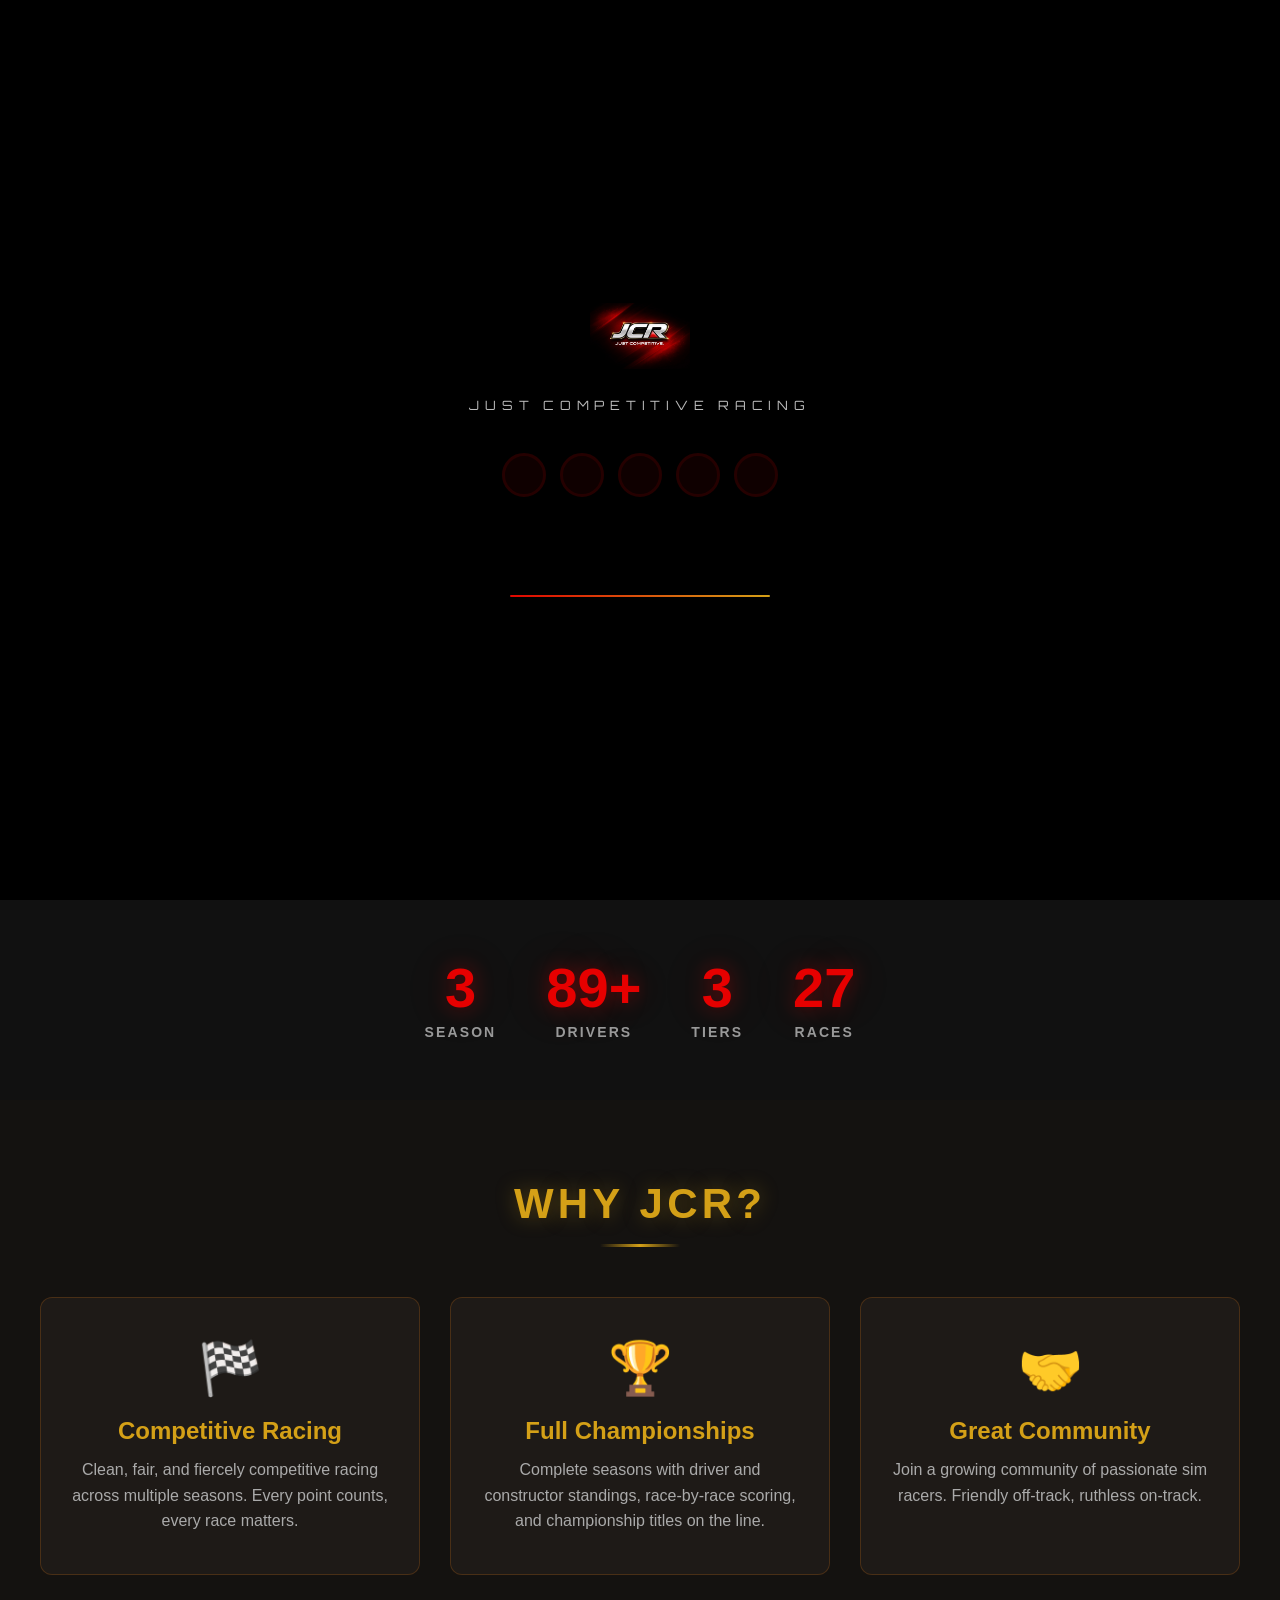
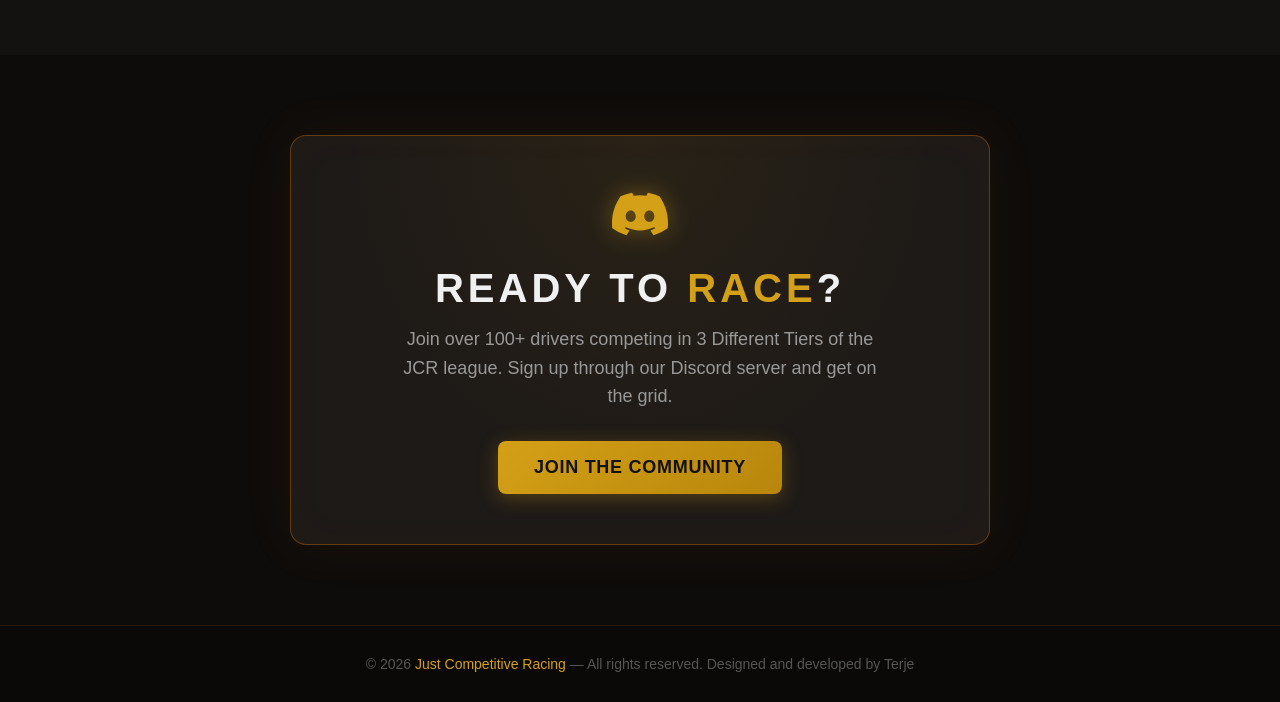
==== index.html @ df3de56d "Add files via upload" ====
<!DOCTYPE html>
<html lang="en">
<head>
  <meta charset="UTF-8">
  <meta name="viewport" content="width=device-width, initial-scale=1.0">
  <title>JCR – Just Competitive Racing | F1 Sim Racing League</title>
  <meta name="description" content="JCR – Just Competitive Racing is a competitive F1 sim racing league with 3 tiers, 60+ drivers and 10 teams. Join the ultimate F1 25 online racing community.">
  <meta name="keywords" content="JCR, Just Competitive Racing, F1 sim racing league, F1 25 league, F1 online racing, sim racing community, competitive F1 racing, F1 esports">
  <meta name="robots" content="index, follow">
  <link rel="canonical" href="https://terjekern-tech.github.io/jcr-league/">
  <link rel="icon" type="image/png" href="jcr.png">
  <link rel="apple-touch-icon" href="apple-touch-icon.png">
  <meta property="og:title" content="JCR – Just Competitive Racing | F1 Sim Racing League">
  <meta property="og:description" content="The ultimate competitive F1 sim racing league. Fair racing, real competition, pure adrenaline. 60+ drivers across 3 tiers.">
  <meta property="og:type" content="website">
  <meta property="og:image" content="https://terjekern-tech.github.io/jcr-league/jcr.png">
  <meta property="og:url" content="https://terjekern-tech.github.io/jcr-league/">
  <meta property="og:site_name" content="JCR – Just Competitive Racing">
  <meta name="twitter:card" content="summary_large_image">
  <meta name="twitter:title" content="JCR – Just Competitive Racing | F1 Sim Racing League">
  <meta name="twitter:description" content="The ultimate competitive F1 sim racing league. Fair racing, real competition, pure adrenaline.">
  <meta name="twitter:image" content="https://terjekern-tech.github.io/jcr-league/jcr.png">
  <script type="application/ld+json">
  {
    "@context": "https://schema.org",
    "@type": "SportsOrganization",
    "name": "JCR – Just Competitive Racing",
    "alternateName": "JCR",
    "url": "https://terjekern-tech.github.io/jcr-league/",
    "logo": "https://terjekern-tech.github.io/jcr-league/jcr.png",
    "description": "JCR is a competitive F1 sim racing league with 3 tiers, 60+ drivers and 10 teams. Fair racing, real competition, pure adrenaline.",
    "sport": "Sim Racing",
    "sameAs": [
      "https://discord.gg/jcr",
      "https://twitch.tv/jcrleague",
      "https://www.tiktok.com/@jcrleague",
      "https://www.youtube.com/@JCRLeague"
    ]
  }
  </script>
  <script type="application/ld+json">
  {
    "@context": "https://schema.org",
    "@type": "WebSite",
    "name": "JCR – Just Competitive Racing",
    "url": "https://terjekern-tech.github.io/jcr-league/",
    "description": "The ultimate competitive F1 sim racing league."
  }
  </script>
  <link rel="stylesheet" href="css/style.css?v=4">
  <link rel="preconnect" href="https://fonts.googleapis.com">
  <link href="https://fonts.googleapis.com/css2?family=Orbitron:wght@700;900&display=swap" rel="stylesheet">
  <meta name="google-site-verification" content="iIf2wIUuzDFbnxBmsTOsxikL3sfM2sfzdrACK39GhC8" />
  <style>
  /* ===== F1 LOADING SCREEN ===== */
  #jcr-load {
    position: fixed; inset: 0; z-index: 9999;
    background: #000;
    display: flex; flex-direction: column;
    align-items: center; justify-content: center;
    transition: opacity .65s ease, visibility .65s ease;
  }
  #jcr-load.gone { opacity: 0; visibility: hidden; pointer-events: none; }

  .ld-logo {
    width: 100px; margin-bottom: 28px;
    animation: logoPulse 1.8s ease-in-out infinite;
  }
  @keyframes logoPulse {
    0%,100% { filter: drop-shadow(0 0 8px rgba(225,6,0,.55)); }
    50%      { filter: drop-shadow(0 0 28px rgba(225,6,0,.75)) drop-shadow(0 0 55px rgba(225,6,0,.4)); }
  }
  .ld-brand {
    font-family: 'Orbitron', monospace;
    font-size: clamp(.6rem, 1.8vw, .8rem);
    letter-spacing: .45em; color: #bbb;
    text-transform: uppercase; margin-bottom: 40px;
  }
  .ld-lights { display: flex; gap: 14px; margin-bottom: 32px; }
  .ld-light {
    width: 44px; height: 44px; border-radius: 50%;
    background: #0f0000; border: 3px solid #250000;
    transition: background .1s, border-color .1s, box-shadow .1s;
  }
  .ld-light.on {
    background: #e10600; border-color: #ff2020;
    box-shadow: 0 0 18px #e10600, 0 0 36px rgba(225,6,0,.5), inset 0 0 10px rgba(255,120,120,.4);
  }
  .ld-light.out { background: #030000; border-color: #080000; box-shadow: none; }
  .ld-lo {
    font-family: 'Orbitron', monospace;
    font-size: clamp(1.2rem, 4.5vw, 2rem);
    color: #e10600; letter-spacing: .28em; font-weight: 900;
    opacity: 0; transform: scale(.85);
    transition: opacity .2s, transform .2s;
    text-shadow: 0 0 28px rgba(225,6,0,.6);
    white-space: nowrap;
  }
  .ld-lo.show { opacity: 1; transform: scale(1); }
  .ld-bar-wrap {
    width: 260px; height: 2px; background: #1a1a1a;
    border-radius: 2px; margin-top: 26px; overflow: hidden;
  }
  .ld-bar { height: 100%; background: linear-gradient(90deg, #e10600, #d4a017); width: 0; transition: width 2.4s cubic-bezier(.4,0,.2,1); }
  @media (max-width: 480px) { .ld-light { width: 34px; height: 34px; } }

  /* ===== CAR LAUNCH ANIMATION ===== */
  #ld-car-wrap {
    position: absolute;
    left: 50%; bottom: 20%;
    transform: translateX(-50%);
    display: flex; align-items: center;
    opacity: 0; pointer-events: none;
  }
  #ld-car-wrap.go {
    animation: carBlast 1.7s cubic-bezier(.15,0,.6,1) forwards;
  }
  @keyframes carBlast {
    0%   { opacity: 0; transform: translateX(-50%); filter: blur(0px); }
    7%   { opacity: 1; transform: translateX(-48%); filter: blur(0px); }
    35%  { filter: blur(0.8px); }
    75%  { transform: translateX(55vw);  filter: blur(2.5px); }
    100% { opacity: 1; transform: translateX(130vw); filter: blur(5px); }
  }
  #ld-car-svg {
    width: 190px; flex-shrink: 0;
    filter: drop-shadow(0 4px 18px rgba(225,6,0,0.9)) drop-shadow(0 0 8px rgba(255,140,0,0.5));
  }
  .ld-slines { display: flex; flex-direction: column; gap: 5px; margin-right: 8px; opacity: 0; }
  #ld-car-wrap.go .ld-slines { animation: slinesShow 1.7s ease forwards; }
  @keyframes slinesShow {
    0%   { opacity: 0; }
    12%  { opacity: 1; }
    80%  { opacity: 0.85; }
    100% { opacity: 0; }
  }
  .ld-slines span {
    display: block; height: 2px;
    background: linear-gradient(to left, rgba(225,6,0,0.9), transparent);
    border-radius: 1px;
  }

  /* ===== HERO CANVAS BACKGROUND ===== */
  #hero-bg {
    position: absolute; inset: 0;
    z-index: 0; pointer-events: none; display: block;
  }
  .hero::before { z-index: 1; }
  .hero-logo, .hero h1, .hero-tagline, .hero-buttons {
    position: relative; z-index: 2;
  }
  </style>
</head>
<body>

  <!-- F1 LOADING SCREEN -->
  <div id="jcr-load">
    <img src="jcr.png" alt="JCR" class="ld-logo">
    <div class="ld-brand">Just Competitive Racing</div>
    <div class="ld-lights">
      <div class="ld-light" id="ll1"></div>
      <div class="ld-light" id="ll2"></div>
      <div class="ld-light" id="ll3"></div>
      <div class="ld-light" id="ll4"></div>
      <div class="ld-light" id="ll5"></div>
    </div>
    <div class="ld-lo" id="ldLo">LIGHTS OUT</div>
    <div class="ld-bar-wrap"><div class="ld-bar" id="ldBar"></div></div>
    <!-- Car launches after lights out -->
    <div id="ld-car-wrap">
      <div class="ld-slines">
        <span style="width:95px;margin-left:18px"></span>
        <span style="width:135px"></span>
        <span style="width:115px;margin-left:10px"></span>
        <span style="width:100px;margin-left:14px"></span>
        <span style="width:78px;margin-left:22px"></span>
      </div>
      <svg id="ld-car-svg" viewBox="0 0 260 74" xmlns="http://www.w3.org/2000/svg">
        <!-- Ground shadow -->
        <ellipse cx="125" cy="70" rx="98" ry="4" fill="rgba(0,0,0,0.4)"/>
        <!-- Exhaust glow -->
        <ellipse cx="15" cy="37" rx="11" ry="5.5" fill="rgba(255,140,0,0.9)"/>
        <ellipse cx="8"  cy="37" rx="7"  ry="4"   fill="rgba(255,220,80,0.6)"/>

        <!-- REAR WING — endplates + 2 planes + DRS beam -->
        <rect x="18" y="8"  width="3.5" height="31" rx="1"   fill="#1a1a1a"/>
        <rect x="39" y="8"  width="3.5" height="31" rx="1"   fill="#1a1a1a"/>
        <rect x="16" y="8"  width="28"  height="6"  rx="1.5" fill="#e0e0e0"/>
        <rect x="17" y="15" width="26"  height="5"  rx="1"   fill="#cacaca"/>
        <rect x="23" y="22" width="15"  height="3"  rx="1"   fill="#aaa" opacity="0.9"/>
        <rect x="28" y="25" width="4"   height="14" fill="#bbb"/>

        <!-- MAIN BODY top silhouette -->
        <path d="M22,44 L26,28 L38,22 L56,17 L80,13 L110,10 L132,10
                 C140,10 144,12 148,15 L162,18 L180,21
                 L198,26 L214,32 L220,38 L218,44 Z" fill="#e10600"/>

        <!-- Sidepod undercut (visible dark carbon floor) -->
        <path d="M62,44 L65,34 L92,30 L142,30 L160,33 L162,44 Z" fill="#0d0d0d"/>

        <!-- Sidepod upper surface (slightly darker red) -->
        <path d="M58,27 L63,19 L92,14 L136,14 L160,18 L164,28
                 L162,44 L58,44 Z" fill="#c80300"/>

        <!-- Floor plank -->
        <rect x="22" y="43" width="198" height="2.5" rx="1" fill="#080808"/>

        <!-- Gold accent stripe along sidepod base -->
        <path d="M64,37 Q113,35 162,37 L162,39 Q113,37 64,39 Z" fill="#d4a017"/>

        <!-- Air intake snorkel -->
        <path d="M107,10 L111,3 L118,3 L122,10 Z" fill="#111"/>
        <rect x="111" y="3.5" width="7" height="7" rx="1" fill="#040404"/>

        <!-- Cockpit tub -->
        <path d="M120,14 L127,6 L147,6 L154,14 Z" fill="#0a0a0a"/>
        <!-- Halo -->
        <path d="M124,8 L130,3 L147,3 L152,7"
              fill="none" stroke="#d0d0d0" stroke-width="2.8" stroke-linecap="round"/>
        <!-- Helmet -->
        <ellipse cx="138" cy="8" rx="10" ry="7.5" fill="#e10600"/>
        <rect x="131" y="6" width="16" height="5.5" rx="3" fill="#030303" opacity="0.88"/>
        <rect x="132" y="6.5" width="10" height="2" rx="1" fill="rgba(255,255,255,0.1)"/>

        <!-- Nose cone (long tapered) -->
        <path d="M195,27 L226,33 L228,39 L220,42 L191,41 Z" fill="#e10600"/>
        <path d="M223,33 L236,36 L235,40 L223,40 Z" fill="#c00300"/>

        <!-- FRONT WING — main + flap + endplate -->
        <path d="M205,41 L238,35 L240,42 L205,43 Z" fill="#ddd"/>
        <rect x="209" y="31" width="28" height="3.5" rx="1" fill="#c8c8c8"/>
        <rect x="211" y="27" width="20" height="3"   rx="1" fill="#bbb"/>
        <rect x="237" y="29" width="3"  height="16"  rx="1" fill="#222"/>

        <!-- Front suspension rods -->
        <line x1="195" y1="41" x2="207" y2="38" stroke="#555" stroke-width="1.8" stroke-linecap="round"/>
        <line x1="195" y1="45" x2="211" y2="43" stroke="#444" stroke-width="1.5" stroke-linecap="round"/>

        <!-- REAR WHEEL -->
        <circle cx="56" cy="54" r="16"   fill="#0e0e0e"/>
        <circle cx="56" cy="54" r="15"   fill="none" stroke="#d4c200" stroke-width="1.5" opacity="0.55"/>
        <circle cx="56" cy="54" r="11"   fill="#1a1a1a"/>
        <circle cx="56" cy="54" r="8.5"  fill="#222"/>
        <circle cx="56" cy="54" r="6"    fill="#b8880a"/>
        <circle cx="56" cy="54" r="4"    fill="#d4a017"/>
        <circle cx="56" cy="54" r="2.2"  fill="#ffc820"/>
        <circle cx="56" cy="54" r="1.1"  fill="#ffe060"/>

        <!-- FRONT WHEEL -->
        <circle cx="194" cy="55" r="13"  fill="#0e0e0e"/>
        <circle cx="194" cy="55" r="12"  fill="none" stroke="#d4c200" stroke-width="1.5" opacity="0.55"/>
        <circle cx="194" cy="55" r="9"   fill="#1a1a1a"/>
        <circle cx="194" cy="55" r="7"   fill="#222"/>
        <circle cx="194" cy="55" r="4.8" fill="#b8880a"/>
        <circle cx="194" cy="55" r="3.2" fill="#d4a017"/>
        <circle cx="194" cy="55" r="1.8" fill="#ffc820"/>
        <circle cx="194" cy="55" r="0.9" fill="#ffe060"/>
      </svg>
    </div>
  </div>

  <!-- NAVBAR -->
  <nav class="navbar">
    <a href="index.html" class="nav-logo">
      <img src="jcr.png" alt="JCR">
    </a>
    <div class="nav-center">
      <a href="index.html" class="active">Home</a>
     <a href="about.html">About</a>
      <a href="contact.html">Contact</a>
      <a href="staff.html">Staff</a>
      
    </div>
    <div class="nav-right">
      <div class="nav-socials">
        <a href="https://twitch.tv/jcrleague" target="_blank"><svg viewBox="0 0 24 24"><path d="M11.571 4.714h1.715v5.143H11.57zm4.715 0H18v5.143h-1.714zM6 0L1.714 4.286v15.428h5.143V24l4.286-4.286h3.428L22.286 12V0zm14.571 11.143l-3.428 3.428h-3.429l-3 3v-3H6.857V1.714h13.714z"/></svg></a>
        <a href="https://www.tiktok.com/@jcrleague" target="_blank"><svg viewBox="0 0 24 24"><path d="M12.525.02c1.31-.02 2.61-.01 3.91-.02.08 1.53.63 3.09 1.75 4.17 1.12 1.11 2.7 1.62 4.24 1.79v4.03c-1.44-.05-2.89-.35-4.2-.97-.57-.26-1.1-.59-1.62-.93-.01 2.92.01 5.84-.02 8.75-.08 1.4-.54 2.79-1.35 3.94-1.31 1.92-3.58 3.17-5.91 3.21-1.43.08-2.86-.31-4.08-1.03-2.02-1.19-3.44-3.37-3.65-5.71-.02-.5-.03-1-.01-1.49.18-1.9 1.12-3.72 2.58-4.96 1.66-1.44 3.98-2.13 6.15-1.72.02 1.48-.04 2.96-.04 4.44-.99-.32-2.15-.23-3.02.37-.63.41-1.11 1.04-1.36 1.75-.21.51-.15 1.07-.14 1.61.24 1.64 1.82 3.02 3.5 2.87 1.12-.01 2.19-.66 2.77-1.61.19-.33.4-.67.41-1.06.1-1.79.06-3.57.07-5.36.01-4.03-.01-8.05.02-12.07z"/></svg></a>
        <a href="https://www.youtube.com/@JCRLeague" target="_blank"><svg viewBox="0 0 24 24"><path d="M23.498 6.186a3.016 3.016 0 0 0-2.122-2.136C19.505 3.545 12 3.545 12 3.545s-7.505 0-9.377.505A3.017 3.017 0 0 0 .502 6.186C0 8.07 0 12 0 12s0 3.93.502 5.814a3.016 3.016 0 0 0 2.122 2.136c1.871.505 9.376.505 9.376.505s7.505 0 9.377-.505a3.015 3.015 0 0 0 2.122-2.136C24 15.93 24 12 24 12s0-3.93-.502-5.814zM9.545 15.568V8.432L15.818 12l-6.273 3.568z"/></svg></a>
      </div>
      <a href="https://discord.gg/jcr" target="_blank" class="nav-cta">
        <svg viewBox="0 0 24 24"><path d="M20.317 4.37a19.791 19.791 0 0 0-4.885-1.515.074.074 0 0 0-.079.037c-.21.375-.444.864-.608 1.25a18.27 18.27 0 0 0-5.487 0 12.64 12.64 0 0 0-.617-1.25.077.077 0 0 0-.079-.037A19.736 19.736 0 0 0 3.677 4.37a.07.07 0 0 0-.032.027C.533 9.046-.32 13.58.099 18.057a.082.082 0 0 0 .031.057 19.9 19.9 0 0 0 5.993 3.03.078.078 0 0 0 .084-.028c.462-.63.874-1.295 1.226-1.994a.076.076 0 0 0-.041-.106 13.107 13.107 0 0 1-1.872-.892.077.077 0 0 1-.008-.128 10.2 10.2 0 0 0 .372-.292.074.074 0 0 1 .077-.01c3.928 1.793 8.18 1.793 12.062 0a.074.074 0 0 1 .078.01c.12.098.246.198.373.292a.077.077 0 0 1-.006.127 12.299 12.299 0 0 1-1.873.892.077.077 0 0 0-.041.107c.36.698.772 1.362 1.225 1.993a.076.076 0 0 0 .084.028 19.839 19.839 0 0 0 6.002-3.03.077.077 0 0 0 .032-.054c.5-5.177-.838-9.674-3.549-13.66a.061.061 0 0 0-.031-.03zM8.02 15.33c-1.183 0-2.157-1.085-2.157-2.419 0-1.333.956-2.419 2.157-2.419 1.21 0 2.176 1.095 2.157 2.42 0 1.333-.956 2.418-2.157 2.418zm7.975 0c-1.183 0-2.157-1.085-2.157-2.419 0-1.333.955-2.419 2.157-2.419 1.21 0 2.176 1.095 2.157 2.42 0 1.333-.946 2.418-2.157 2.418z"/></svg>
        Join Discord
      </a>
    </div>
    <button class="nav-toggle" onclick="document.querySelector('.nav-center').classList.toggle('open')">
      <span></span><span></span><span></span>
    </button>
  </nav>

  <main class="main-content">

    <!-- HERO -->
    <section class="hero">
      <canvas id="hero-bg"></canvas>
      <img class="hero-logo fade-in" src="jcr.png" alt="JCR Logo">
      <h1 class="fade-in d1">Just <span>Competitive</span> Racing</h1>
      <p class="hero-tagline fade-in d2">The ultimate competitive F1 sim racing league. Fair racing, real competition, pure adrenaline.</p>
      <div class="hero-buttons fade-in d3">
        <a href="https://discord.gg/jcr" target="_blank" class="btn btn-discord">
          <svg viewBox="0 0 24 24"><path d="M20.317 4.37a19.791 19.791 0 0 0-4.885-1.515.074.074 0 0 0-.079.037c-.21.375-.444.864-.608 1.25a18.27 18.27 0 0 0-5.487 0 12.64 12.64 0 0 0-.617-1.25.077.077 0 0 0-.079-.037A19.736 19.736 0 0 0 3.677 4.37a.07.07 0 0 0-.032.027C.533 9.046-.32 13.58.099 18.057a.082.082 0 0 0 .031.057 19.9 19.9 0 0 0 5.993 3.03.078.078 0 0 0 .084-.028c.462-.63.874-1.295 1.226-1.994a.076.076 0 0 0-.041-.106 13.107 13.107 0 0 1-1.872-.892.077.077 0 0 1-.008-.128 10.2 10.2 0 0 0 .372-.292.074.074 0 0 1 .077-.01c3.928 1.793 8.18 1.793 12.062 0a.074.074 0 0 1 .078.01c.12.098.246.198.373.292a.077.077 0 0 1-.006.127 12.299 12.299 0 0 1-1.873.892.077.077 0 0 0-.041.107c.36.698.772 1.362 1.225 1.993a.076.076 0 0 0 .084.028 19.839 19.839 0 0 0 6.002-3.03.077.077 0 0 0 .032-.054c.5-5.177-.838-9.674-3.549-13.66a.061.061 0 0 0-.031-.03zM8.02 15.33c-1.183 0-2.157-1.085-2.157-2.419 0-1.333.956-2.419 2.157-2.419 1.21 0 2.176 1.095 2.157 2.42 0 1.333-.956 2.418-2.157 2.418zm7.975 0c-1.183 0-2.157-1.085-2.157-2.419 0-1.333.955-2.419 2.157-2.419 1.21 0 2.176 1.095 2.157 2.42 0 1.333-.946 2.418-2.157 2.418z"/></svg>
          Join Discord
        </a>
        
      </div>
    </section>

    <!-- STATS -->
    <section class="home-stats section-dark">
      <div class="home-stats-grid">
        <div class="home-stat">
          <span class="home-stat-number" data-target="3">0</span>
          <span class="home-stat-label">Season</span>
        </div>
        <div class="home-stat">
          <span class="home-stat-number" data-target="100" data-suffix="+">0</span>
          <span class="home-stat-label">Drivers</span>
        </div>
        <div class="home-stat">
          <span class="home-stat-number" data-target="3">0</span>
          <span class="home-stat-label">Tiers</span>
        </div>
        <div class="home-stat">
          <span class="home-stat-number" data-target="30">0</span>
          <span class="home-stat-label">Races</span>
        </div>
      </div>
    </section>

    <!-- FEATURES -->
    <section class="features section-light">
      <div class="section-header">
        <h2>Why JCR?</h2>
        <div class="divider"></div>
      </div>
      <div class="features-grid">
        <div class="feature-card fade-in">
          <div class="feature-icon">&#127937;</div>
          <h3>Competitive Racing</h3>
          <p>Clean, fair, and fiercely competitive racing across multiple seasons. Every point counts, every race matters.</p>
        </div>
        <div class="feature-card fade-in d1">
          <div class="feature-icon">&#127942;</div>
          <h3>Full Championships</h3>
          <p>Complete seasons with driver and constructor standings, race-by-race scoring, and championship titles on the line.</p>
        </div>
        <div class="feature-card fade-in d2">
          <div class="feature-icon">&#129309;</div>
          <h3>Great Community</h3>
          <p>Join a growing community of passionate sim racers. Friendly off-track, ruthless on-track.</p>
        </div>
      </div>
    </section>

    <!-- CTA -->
    <section class="join section-dark">
      <div class="join-card fade-in">
        <div class="join-icon">
          <svg viewBox="0 0 24 24"><path d="M20.317 4.37a19.791 19.791 0 0 0-4.885-1.515.074.074 0 0 0-.079.037c-.21.375-.444.864-.608 1.25a18.27 18.27 0 0 0-5.487 0 12.64 12.64 0 0 0-.617-1.25.077.077 0 0 0-.079-.037A19.736 19.736 0 0 0 3.677 4.37a.07.07 0 0 0-.032.027C.533 9.046-.32 13.58.099 18.057a.082.082 0 0 0 .031.057 19.9 19.9 0 0 0 5.993 3.03.078.078 0 0 0 .084-.028c.462-.63.874-1.295 1.226-1.994a.076.076 0 0 0-.041-.106 13.107 13.107 0 0 1-1.872-.892.077.077 0 0 1-.008-.128 10.2 10.2 0 0 0 .372-.292.074.074 0 0 1 .077-.01c3.928 1.793 8.18 1.793 12.062 0a.074.074 0 0 1 .078.01c.12.098.246.198.373.292a.077.077 0 0 1-.006.127 12.299 12.299 0 0 1-1.873.892.077.077 0 0 0-.041.107c.36.698.772 1.362 1.225 1.993a.076.076 0 0 0 .084.028 19.839 19.839 0 0 0 6.002-3.03.077.077 0 0 0 .032-.054c.5-5.177-.838-9.674-3.549-13.66a.061.061 0 0 0-.031-.03zM8.02 15.33c-1.183 0-2.157-1.085-2.157-2.419 0-1.333.956-2.419 2.157-2.419 1.21 0 2.176 1.095 2.157 2.42 0 1.333-.956 2.418-2.157 2.418zm7.975 0c-1.183 0-2.157-1.085-2.157-2.419 0-1.333.955-2.419 2.157-2.419 1.21 0 2.176 1.095 2.157 2.42 0 1.333-.946 2.418-2.157 2.418z"/></svg>
        </div>
        <h2>Ready to <span>Race</span>?</h2>
        <p>Join over 100+ drivers competing in 3 Different Tiers of the JCR league. Sign up through our Discord server and get on the grid.</p>
        <a href="https://discord.gg/jcr" target="_blank" class="btn btn-gold">
          Join the Community
        </a>
      </div>
    </section>

  </main>

  <footer class="footer">
    &copy; 2026 <span>Just Competitive Racing</span> &mdash; All rights reserved.
    Designed and developed by Terje
  </footer>

  <script src="js/main.js"></script>
  <script>
  // ===== F1 LIGHTS-OUT LOADING SCREEN =====
  (function() {
    var screen = document.getElementById('jcr-load');
    var bar    = document.getElementById('ldBar');
    var loText = document.getElementById('ldLo');
    var car    = document.getElementById('ld-car-wrap');
    var lights = [
      document.getElementById('ll1'),
      document.getElementById('ll2'),
      document.getElementById('ll3'),
      document.getElementById('ll4'),
      document.getElementById('ll5')
    ];

    requestAnimationFrame(function() { bar.style.width = '100%'; });

    lights.forEach(function(l, i) {
      setTimeout(function() { l.classList.add('on'); }, 2500 + i * 300);
    });

    setTimeout(function() {
      lights.forEach(function(l) {
        l.classList.remove('on');
        l.classList.add('out');
      });
      loText.classList.add('show');
      car.classList.add('go');
    }, 4200);

    setTimeout(function() { screen.classList.add('gone'); }, 6000);
  })();

  // ===== HERO SPEED-PARTICLE BACKGROUND =====
  (function() {
    var canvas = document.getElementById('hero-bg');
    var ctx    = canvas.getContext('2d');
    var W, H, CX, CY;
    var FOCAL = 420;
    var SPEED = 2.0;
    var COUNT = window.innerWidth < 6000 ? 1000 : 15000;
    var particles = [];

    function rand(a, b) { return a + Math.random() * (b - a); }

    function makeParticle(startFar) {
      return {
        x:   rand(-W * 1.5, W * 1.5),
        y:   rand(-H * 1.5, H * 1.5),
        z:   startFar ? 900 : rand(1, 900),
        red: Math.random() < 0.12,
        sz:  rand(0.8, 2.2),
        px:  null,
        py:  null
      };
    }

    function resize() {
      var hero = canvas.parentElement;
      W = canvas.width  = hero.offsetWidth;
      H = canvas.height = hero.offsetHeight;
      CX = W / 2;
      CY = H / 2;
    }

    function init() {
      resize();
      particles = [];
      for (var i = 0; i < COUNT; i++) {
        particles.push(makeParticle(false));
      }
    }

    function drawGrid() {
      ctx.strokeStyle = 'rgba(225,6,0,0.07)';
      ctx.lineWidth = 0.8;
      var rows = [-6,-5,-4,-3,-2,-1,0,1,2,3,4,5,6];
      rows.forEach(function(row) {
        var yW = row * 120;
        var sN = FOCAL / 60,  sF = FOCAL / 800;
        var yN = CY + yW * sN, yFr = CY + yW * sF;
        if (yN < -50 || yN > H + 50) return;
        ctx.beginPath();
        ctx.moveTo(CX + (-W) * sN, yN);
        ctx.lineTo(CX + (-W) * sF, yFr);
        ctx.stroke();
        ctx.beginPath();
        ctx.moveTo(CX + W * sN, yN);
        ctx.lineTo(CX + W * sF, yFr);
        ctx.stroke();
      });
      [-8,-7,-6,-5,-4,-3,-2,-1,0,1,2,3,4,5,6,7,8].forEach(function(col) {
        var xW = col * 130;
        var sN = FOCAL / 60, sF = FOCAL / 800;
        ctx.beginPath();
        ctx.moveTo(CX + xW * sN, CY + 200 * sN);
        ctx.lineTo(CX + xW * sF, CY + 200 * sF);
        ctx.stroke();
      });
    }

    function draw() {
      ctx.fillStyle = '#0e0c0a';
      ctx.fillRect(0, 0, W, H);

      drawGrid();

      for (var i = 0; i < particles.length; i++) {
        var p = particles[i];
        var scale = FOCAL / p.z;
        var px = CX + p.x * scale;
        var py = CY + p.y * scale;

        if (p.px !== null) {
          var alpha = p.red ? 0.85 : Math.min(0.3 + scale * 0.18, 1);

          if (p.red) {
            var grd = ctx.createRadialGradient(px, py, 0, px, py, 8 * scale);
            grd.addColorStop(0, 'rgba(225,6,0,0.25)');
            grd.addColorStop(1, 'rgba(225,6,0,0)');
            ctx.fillStyle = grd;
            ctx.beginPath();
            ctx.arc(px, py, 8 * scale, 0, Math.PI * 2);
            ctx.fill();
            ctx.strokeStyle = 'rgba(225,6,0,' + alpha + ')';
          } else {
            ctx.strokeStyle = 'rgba(255,255,255,' + alpha + ')';
          }

          ctx.lineWidth = Math.max(0.4, p.sz * scale * 0.6);
          ctx.beginPath();
          ctx.moveTo(p.px, p.py);
          ctx.lineTo(px, py);
          ctx.stroke();

          ctx.fillStyle = p.red
            ? 'rgba(255,80,60,' + alpha + ')'
            : 'rgba(255,255,255,' + alpha + ')';
          ctx.beginPath();
          ctx.arc(px, py, Math.max(0.5, p.sz * scale * 0.5), 0, Math.PI * 2);
          ctx.fill();
        }

        p.px = px;
        p.py = py;
        p.z -= SPEED;

        if (p.z <= 1 || px < -W || px > W * 2 || py < -H || py > H * 2) {
          particles[i] = makeParticle(true);
        }
      }

      requestAnimationFrame(draw);
    }

    window.addEventListener('resize', function() {
      resize();
      particles.forEach(function(p) { p.px = null; p.py = null; });
    });

    init();
    draw();
  })();
  </script>
</body>
</html>
---- css/style.css ----
/* ===== RESET & BASE ===== */
*, *::before, *::after { box-sizing: border-box; margin: 0; padding: 0; }

html {
  scroll-behavior: smooth;
  font-size: 16px;
}

body {
  font-family: "Segoe UI", Arial, sans-serif;
  background: #0e0c0a;
  color: #fff;
  overflow-x: hidden;
  min-height: 100vh;
  display: flex;
  flex-direction: column;
}

a { color: inherit; text-decoration: none; }
img { max-width: 100%; display: block; }

/* ===== NAVBAR ===== */
.navbar {
  position: fixed;
  top: 0; left: 0; right: 0;
  z-index: 100;
  display: flex;
  justify-content: space-between;
  align-items: center;
  padding: 14px 40px;
  background: rgba(14, 12, 10, 0.92);
  backdrop-filter: blur(12px);
  border-bottom: 1px solid rgba(200, 110, 20, 0.3);
}

.nav-logo img {
  height: 100px;
  border-radius: 4px;
}

.nav-center {
  display: flex;
  gap: 36px;
  list-style: none;
}

.nav-center a {
  text-transform: uppercase;
  font-size: 15px;
  font-weight: 600;
  letter-spacing: 0.1em;
  color: #ccc;
  transition: color 0.2s;
  padding: 6px 0;
  position: relative;
}

.nav-center a::after {
  content: "";
  position: absolute;
  bottom: 0; left: 0; right: 0;
  height: 2px;
  background: #d4a017;
  transform: scaleX(0);
  transition: transform 0.25s;
}

.nav-center a:hover::after,
.nav-center a.active::after {
  transform: scaleX(1);
}

.nav-center a:hover,
.nav-center a.active {
  color: #d4a017;
}

.nav-right {
  display: flex;
  align-items: center;
  gap: 20px;
}

.nav-socials {
  display: flex;
  gap: 14px;
  align-items: center;
}

.nav-socials a {
  color: #888;
  transition: color 0.2s;
}
.nav-socials a:hover { color: #d4a017; }
.nav-socials svg { width: 22px; height: 22px; fill: currentColor; }

.nav-cta {
  display: inline-flex;
  align-items: center;
  gap: 8px;
  padding: 10px 22px;
  background: #5865F2;
  color: #fff;
  border-radius: 6px;
  font-weight: 600;
  font-size: 14px;
  letter-spacing: 0.04em;
  transition: background 0.2s, transform 0.2s;
}

.nav-cta:hover {
  background: #4752C4;
  transform: translateY(-1px);
}

.nav-cta svg {
  width: 20px;
  height: 20px;
  fill: currentColor;
}

/* Mobile nav */
.nav-toggle {
  display: none;
  background: none;
  border: none;
  cursor: pointer;
  padding: 4px;
}
.nav-toggle span {
  display: block;
  width: 26px;
  height: 2px;
  background: #ccc;
  margin: 6px 0;
  transition: 0.3s;
}

/* ===== MAIN CONTENT ===== */
.main-content {
  flex: 1;
  padding-top: 80px;
}

/* ===== HERO ===== */
.hero {
  min-height: calc(100vh - 80px);
  display: flex;
  flex-direction: column;
  justify-content: center;
  align-items: center;
  text-align: center;
  padding: 60px 40px 80px;
  position: relative;
  overflow: hidden;
}

.hero::before {
  content: "";
  position: absolute;
  inset: 0;
  background:
    radial-gradient(ellipse at 50% 30%, rgba(220, 100, 0, 0.12) 0%, transparent 60%),
    radial-gradient(ellipse at 80% 80%, rgba(200, 60, 0, 0.06) 0%, transparent 50%);
  pointer-events: none;
}

.hero-logo {
  width: 240px;
  border-radius: 12px;
  margin-bottom: 32px;
  box-shadow: 0 0 60px rgba(220, 80, 0, 0.4), 0 0 140px rgba(200, 60, 0, 0.12);
  position: relative;
  z-index: 1;
}

.hero h1 {
  font-size: 64px;
  font-weight: 800;
  text-transform: uppercase;
  letter-spacing: 0.12em;
  color: #f0f0f0;
  text-shadow: 0 0 30px rgba(255, 140, 0, 0.25);
  position: relative;
  z-index: 1;
}

.hero h1 span {
  color: #d4a017;
}

.hero-tagline {
  font-size: 24px;
  color: #aaa;
  margin-top: 18px;
  max-width: 650px;
  line-height: 1.5;
  position: relative;
  z-index: 1;
}

.hero-buttons {
  display: flex;
  gap: 20px;
  margin-top: 44px;
  position: relative;
  z-index: 1;
}

/* ===== BUTTONS ===== */
.btn {
  display: inline-flex;
  align-items: center;
  gap: 10px;
  padding: 16px 36px;
  border-radius: 8px;
  font-weight: 700;
  font-size: 18px;
  letter-spacing: 0.04em;
  text-transform: uppercase;
  transition: transform 0.2s, box-shadow 0.2s;
  cursor: pointer;
  border: none;
}

.btn:hover { transform: translateY(-2px); }

.btn-discord {
  background: #5865F2;
  color: #fff;
  box-shadow: 0 4px 20px rgba(88, 101, 242, 0.35);
}
.btn-discord:hover { box-shadow: 0 6px 30px rgba(88, 101, 242, 0.5); }

.btn-gold {
  background: linear-gradient(135deg, #d4a017, #b8860b);
  color: #111;
  box-shadow: 0 4px 20px rgba(212, 160, 23, 0.3);
}
.btn-gold:hover { box-shadow: 0 6px 30px rgba(212, 160, 23, 0.5); }

.btn-outline {
  background: transparent;
  color: #d4a017;
  border: 2px solid #d4a017;
}
.btn-outline:hover { background: rgba(212, 160, 23, 0.1); }

.btn svg { width: 22px; height: 22px; fill: currentColor; }

/* ===== SECTION COMMON ===== */
.section-dark  { background: #0e0c0a; }
.section-light { background: #141210; }

.section-header {
  text-align: center;
  margin-bottom: 50px;
}

.section-header h2 {
  font-size: 42px;
  font-weight: 800;
  text-transform: uppercase;
  letter-spacing: 0.1em;
  color: #d4a017;
  text-shadow: 0 0 20px rgba(212, 160, 23, 0.35);
}

.section-header p {
  font-size: 18px;
  color: #999;
  margin-top: 12px;
  max-width: 600px;
  margin-left: auto;
  margin-right: auto;
  line-height: 1.5;
}

.divider {
  width: 80px;
  height: 3px;
  background: linear-gradient(90deg, transparent, #d4a017, transparent);
  margin: 16px auto 0;
}

/* Page logo */
.page-logo {
  width: 180px;
  border-radius: 10px;
  margin: 0 auto 24px;
  display: block;
  box-shadow: 0 0 40px rgba(220, 80, 0, 0.3);
}

/* Penalty marker */
.penalty {
  font-size: 14px;
  color: #f44336;
  font-weight: 600;
  margin-left: 4px;
}

/* Constructor table — 3-column layout */
.constructor-table col.col-pos    { width: 70px; }
.constructor-table col.col-team   { width: auto; }
.constructor-table col.col-points { width: 140px; }

/* ===== FEATURE CARDS (Home) ===== */
.features {
  padding: 80px 40px;
}

.features-grid {
  display: grid;
  grid-template-columns: repeat(3, 1fr);
  gap: 30px;
  max-width: 1200px;
  margin: 0 auto;
}

.feature-card {
  background: #1e1a17;
  border: 1px solid rgba(200, 110, 20, 0.25);
  border-radius: 12px;
  padding: 40px 28px;
  text-align: center;
  transition: transform 0.25s, border-color 0.25s, box-shadow 0.25s;
}

.feature-card:hover {
  transform: translateY(-6px);
  border-color: rgba(200, 110, 20, 0.6);
  box-shadow: 0 12px 40px rgba(220, 100, 0, 0.1);
}

.feature-icon {
  font-size: 52px;
  margin-bottom: 18px;
}

.feature-card h3 {
  font-size: 24px;
  font-weight: 700;
  color: #d4a017;
  margin-bottom: 12px;
}

.feature-card p {
  font-size: 16px;
  color: #aaa;
  line-height: 1.6;
}

/* ===== STANDINGS TABLE ===== */
.standings-page {
  padding: 40px 40px 80px;
}

.standings-card {
  max-width: 1500px;
  margin: 0 auto;
  background: #1e1a17;
  border-radius: 12px;
  padding: 30px 40px 36px;
  border: 1px solid rgba(200, 110, 20, 0.5);
  box-shadow:
    0 0 40px rgba(220, 100, 0, 0.1),
    inset 0 0 30px rgba(200, 100, 0, 0.04);
}

.standings-table {
  width: 100%;
  border-collapse: collapse;
  table-layout: fixed;
}

.standings-table col.col-pos    { width: 70px; }
.standings-table col.col-driver { width: 24%; }
.standings-table col.col-team   { width: 24%; }
.standings-table col.col-tier   { width: 90px; }
.standings-table col.col-flag   { width: 80px; }
.standings-table col.col-points { width: 110px; }
.standings-table col.col-wins   { width: 80px; }

.standings-table thead th {
  padding: 0 10px 14px;
  text-transform: uppercase;
  font-size: 18px;
  color: #d4a017;
  text-align: left;
  letter-spacing: 0.1em;
  font-weight: 700;
  text-shadow: 0 0 10px rgba(212, 160, 23, 0.5);
}

.standings-table thead th:nth-child(6),
.standings-table thead th:nth-child(7) {
  text-align: right;
}

.standings-table tbody tr {
  border-top: 1px solid rgba(255,255,255,0.06);
  transition: background 0.15s;
}

.standings-table tbody tr:hover {
  background: rgba(220, 100, 0, 0.06);
}

.standings-table td {
  padding: 7px 10px;
  vertical-align: middle;
  line-height: 1.1;
}

.standings-table td:nth-child(1) {
  font-weight: 800;
  color: #d4a017;
  font-size: 30px;
  text-shadow: 0 0 10px rgba(212, 160, 23, 0.5);
}

.standings-table td:nth-child(2) {
  font-weight: 500;
  color: #f0f0f0;
  font-size: 26px;
}

.standings-table td:nth-child(3) {
  color: #ccc;
  font-size: 24px;
}

.standings-table td:nth-child(6),
.standings-table td:nth-child(7) {
  text-align: right;
  font-weight: 700;
  font-size: 30px;
  color: #f0f0f0;
}

/* Tier badges */
.tier-badge {
  display: inline-block;
  padding: 3px 10px;
  border-radius: 4px;
  font-size: 13px;
  font-weight: 700;
  letter-spacing: 0.05em;
  text-transform: uppercase;
  white-space: nowrap;
}
.tier-badge.tier-1 {
  background: rgba(212, 160, 23, 0.18);
  color: #d4a017;
  border: 1px solid rgba(212, 160, 23, 0.35);
}
.tier-badge.tier-2 {
  background: rgba(100, 180, 255, 0.15);
  color: #64b4ff;
  border: 1px solid rgba(100, 180, 255, 0.3);
}
.tier-badge.tier-3 {
  background: rgba(160, 160, 160, 0.15);
  color: #aaa;
  border: 1px solid rgba(160, 160, 160, 0.3);
}

.standings-table .teamlogo {
  width: 36px;
  height: 36px;
  object-fit: contain;
  vertical-align: middle;
  margin-right: 8px;
  border-radius: 3px;
}

.standings-table .flag {
  width: 48px;
  height: 30px;
  border-radius: 3px;
  object-fit: cover;
  border: 1px solid rgba(255,255,255,0.12);
}

/* Top 3 glow */
.standings-table tbody tr:nth-child(-n+3) {
  background: rgba(212, 160, 23, 0.03);
}

/* ===== ABOUT PAGE ===== */
.about-page {
  padding: 40px 40px 80px;
}

.about-content {
  max-width: 1000px;
  margin: 0 auto;
}

.about-block {
  background: #1e1a17;
  border: 1px solid rgba(200, 110, 20, 0.3);
  border-radius: 12px;
  padding: 40px;
  margin-bottom: 30px;
}

.about-block h3 {
  font-size: 28px;
  font-weight: 700;
  color: #d4a017;
  margin-bottom: 16px;
}

.about-block p {
  font-size: 18px;
  color: #bbb;
  line-height: 1.7;
  margin-bottom: 12px;
}

.about-block p:last-child {
  margin-bottom: 0;
}

.about-block ul {
  list-style: none;
  margin-top: 12px;
}

.about-block ul li {
  font-size: 18px;
  color: #bbb;
  padding: 8px 0;
  border-bottom: 1px solid rgba(255,255,255,0.05);
  display: flex;
  align-items: center;
  gap: 10px;
}

.about-block ul li::before {
  content: "";
  width: 8px;
  height: 8px;
  background: #d4a017;
  border-radius: 50%;
  flex-shrink: 0;
}

/* ===== ABOUT STATS BAR ===== */
.about-stats {
  display: grid;
  grid-template-columns: repeat(4, 1fr);
  gap: 20px;
  max-width: 1000px;
  margin: 0 auto 40px;
}

.about-stat {
  background: #1e1a17;
  border: 1px solid rgba(200, 110, 20, 0.3);
  border-radius: 12px;
  padding: 28px 16px;
  text-align: center;
  transition: transform 0.25s, border-color 0.25s;
}

.about-stat:hover {
  transform: translateY(-4px);
  border-color: rgba(200, 110, 20, 0.6);
}

.stat-number {
  display: block;
  font-size: 40px;
  font-weight: 800;
  color: #d4a017;
  text-shadow: 0 0 14px rgba(212, 160, 23, 0.4);
  line-height: 1;
  margin-bottom: 8px;
}

.stat-label {
  display: block;
  font-size: 14px;
  color: #999;
  text-transform: uppercase;
  letter-spacing: 0.08em;
  font-weight: 600;
}

/* ===== CONTACT / SOCIALS PAGE ===== */
.contact-page {
  padding: 40px 40px 80px;
}

.contact-grid {
  display: grid;
  grid-template-columns: repeat(2, 1fr);
  gap: 30px;
  max-width: 1100px;
  margin: 0 auto;
}

.contact-card {
  background: #1e1a17;
  border: 1px solid rgba(200, 110, 20, 0.3);
  border-radius: 12px;
  padding: 40px;
  display: flex;
  flex-direction: column;
  align-items: center;
  text-align: center;
  transition: transform 0.25s, border-color 0.25s;
}

.contact-card:hover {
  transform: translateY(-4px);
  border-color: rgba(200, 110, 20, 0.6);
}

.contact-card svg {
  width: 56px;
  height: 56px;
  fill: #d4a017;
  margin-bottom: 18px;
}

.contact-card.discord-card svg { fill: #5865F2; }
.contact-card.twitch-card svg  { fill: #9146FF; }
.contact-card.tiktok-card svg  { fill: #ff0050; }
.contact-card.youtube-card svg { fill: #FF0000; }

.contact-card h3 {
  font-size: 26px;
  font-weight: 700;
  color: #f0f0f0;
  margin-bottom: 10px;
}

.contact-card p {
  font-size: 16px;
  color: #999;
  line-height: 1.5;
  margin-bottom: 20px;
}

.contact-card .btn {
  font-size: 15px;
  padding: 12px 28px;
}

/* ===== TIER STANDINGS ===== */
.tier-section {
  max-width: 1100px;
  margin: 0 auto 40px;
}

.tier-title {
  font-size: 30px;
  font-weight: 800;
  text-transform: uppercase;
  letter-spacing: 0.1em;
  color: #d4a017;
  text-shadow: 0 0 14px rgba(212, 160, 23, 0.4);
  margin-bottom: 16px;
  padding-left: 4px;
}

.tier-card {
  max-width: 100%;
}

.tier-table {
  width: 100%;
  border-collapse: collapse;
  table-layout: fixed;
}

.tier-table col.tcol-pos    { width: 60px; }
.tier-table col.tcol-num    { width: 80px; }
.tier-table col.tcol-name   { width: auto; }
.tier-table col.tcol-points { width: 140px; }

.tier-table thead th {
  padding: 0 10px 12px;
  text-transform: uppercase;
  font-size: 16px;
  color: #d4a017;
  text-align: left;
  letter-spacing: 0.1em;
  font-weight: 700;
  text-shadow: 0 0 10px rgba(212, 160, 23, 0.5);
}

.tier-table thead th:last-child {
  text-align: right;
}

.tier-table tbody tr {
  border-top: 1px solid rgba(255,255,255,0.06);
  transition: background 0.15s;
}

.tier-table tbody tr:hover {
  background: rgba(220, 100, 0, 0.06);
}

.tier-table tbody tr.pos-first td:first-child {
  background: rgba(200, 80, 30, 0.6);
  border-radius: 4px;
  color: #fff;
}

.tier-table td {
  padding: 8px 10px;
  vertical-align: middle;
  line-height: 1.2;
  font-size: 22px;
  color: #f0f0f0;
}

.tier-table td:first-child {
  font-weight: 700;
  font-size: 20px;
  color: #ccc;
  width: 60px;
}

.tier-table td.driver-num {
  font-weight: 800;
  color: #d4a017;
  font-size: 26px;
  text-align: center;
}

.tier-table td:last-child {
  text-align: right;
  font-weight: 700;
  font-size: 24px;
}

.tier-table .flag {
  width: 32px;
  height: 20px;
  border-radius: 3px;
  object-fit: cover;
  border: 1px solid rgba(255,255,255,0.12);
  vertical-align: middle;
  margin-right: 10px;
}

.change {
  font-size: 14px;
  margin-left: 6px;
  font-weight: 600;
}

.change.up {
  color: #4caf50;
}

.change.down {
  color: #f44336;
}

/* ===== SEASON 3 PAGE ===== */
.season3-page {
  padding: 40px 40px 80px;
}

.season3-section {
  max-width: 1200px;
  margin: 0 auto 50px;
}

.lineup-card {
  background: #1e1a17;
  border: 1px solid rgba(200, 110, 20, 0.4);
  border-radius: 12px;
  padding: 20px;
  box-shadow:
    0 0 40px rgba(220, 100, 0, 0.08),
    inset 0 0 30px rgba(200, 100, 0, 0.03);
  overflow: hidden;
}

.lineup-img {
  width: 100%;
  height: auto;
  border-radius: 8px;
  display: block;
}

/* ===== STAFF PAGE ===== */
.staff-page {
  padding: 40px 40px 80px;
}

.staff-section-title {
  font-size: 26px;
  font-weight: 800;
  text-transform: uppercase;
  letter-spacing: 0.1em;
  color: #d4a017;
  text-shadow: 0 0 14px rgba(212, 160, 23, 0.4);
  text-align: center;
  max-width: 1100px;
  margin: 0 auto 20px;
  padding-left: 4px;
}

.staff-grid {
  display: grid;
  grid-template-columns: repeat(4, 1fr);
  gap: 24px;
  max-width: 1100px;
  margin: 0 auto 50px;
}

.staff-grid-leadership {
  grid-template-columns: repeat(3, 1fr);
  max-width: 900px;
}

.staff-card {
  background: #1e1a17;
  border: 1px solid rgba(200, 110, 20, 0.25);
  border-radius: 12px;
  padding: 32px 24px 28px;
  text-align: center;
  transition: transform 0.25s, border-color 0.25s, box-shadow 0.25s;
  position: relative;
  overflow: hidden;
}

.staff-card::before {
  content: "";
  position: absolute;
  top: 0;
  left: 0;
  right: 0;
  height: 3px;
  border-radius: 12px 12px 0 0;
}

.staff-owner::before { background: linear-gradient(90deg, #d4a017, #f0c040); }
.staff-coowner::before { background: linear-gradient(90deg, #5865F2, #7289da); }
.staff-admin::before { background: linear-gradient(90deg, #e74c3c, #ff6b5a); }

.staff-card:hover {
  transform: translateY(-6px);
  box-shadow: 0 16px 50px rgba(220, 100, 0, 0.12);
}

.staff-owner:hover { border-color: rgba(212, 160, 23, 0.7); }
.staff-coowner:hover { border-color: rgba(88, 101, 242, 0.7); }
.staff-admin:hover { border-color: rgba(231, 76, 60, 0.5); }

/* Avatar circle */
.staff-avatar {
  width: 64px;
  height: 64px;
  border-radius: 50%;
  display: flex;
  align-items: center;
  justify-content: center;
  margin: 0 auto 14px;
  font-size: 22px;
  font-weight: 800;
  letter-spacing: 0.05em;
}

.owner-avatar {
  background: linear-gradient(135deg, rgba(212, 160, 23, 0.3), rgba(212, 160, 23, 0.1));
  color: #d4a017;
  border: 2px solid rgba(212, 160, 23, 0.5);
  box-shadow: 0 0 20px rgba(212, 160, 23, 0.2);
}

.coowner-avatar {
  background: linear-gradient(135deg, rgba(88, 101, 242, 0.3), rgba(88, 101, 242, 0.1));
  color: #7289da;
  border: 2px solid rgba(88, 101, 242, 0.5);
  box-shadow: 0 0 20px rgba(88, 101, 242, 0.2);
}

.admin-avatar {
  background: linear-gradient(135deg, rgba(231, 76, 60, 0.25), rgba(231, 76, 60, 0.08));
  color: #e74c3c;
  border: 2px solid rgba(231, 76, 60, 0.4);
  box-shadow: 0 0 20px rgba(231, 76, 60, 0.15);
}

.staff-card h3 {
  font-size: 20px;
  font-weight: 700;
  color: #f0f0f0;
  margin-bottom: 4px;
}

.staff-username {
  font-size: 13px;
  color: #666;
  margin-bottom: 10px;
  font-style: italic;
}

.staff-title {
  font-size: 14px;
  color: #bbb;
  font-weight: 600;
}

.staff-role-badge {
  display: inline-block;
  padding: 4px 14px;
  border-radius: 20px;
  font-size: 11px;
  font-weight: 700;
  text-transform: uppercase;
  letter-spacing: 0.08em;
  margin-bottom: 12px;
}

.owner-badge {
  background: rgba(212, 160, 23, 0.2);
  color: #d4a017;
  border: 1px solid rgba(212, 160, 23, 0.4);
}

.coowner-badge {
  background: rgba(88, 101, 242, 0.2);
  color: #7289da;
  border: 1px solid rgba(88, 101, 242, 0.4);
}

.admin-badge {
  background: rgba(231, 76, 60, 0.15);
  color: #e74c3c;
  border: 1px solid rgba(231, 76, 60, 0.35);
}

.staff-owner {
  border-color: rgba(212, 160, 23, 0.4);
  box-shadow: 0 0 30px rgba(212, 160, 23, 0.06);
}

.staff-coowner {
  border-color: rgba(88, 101, 242, 0.3);
  box-shadow: 0 0 30px rgba(88, 101, 242, 0.06);
}

/* ===== JOIN / CTA ===== */
.join {
  background: #0e0c0a;
  display: flex;
  justify-content: center;
  align-items: center;
  padding: 80px 40px;
}

.join-card {
  max-width: 700px;
  width: 100%;
  background: #1e1a17;
  border: 1px solid rgba(200, 110, 20, 0.4);
  border-radius: 16px;
  padding: 50px 48px;
  text-align: center;
  position: relative;
  overflow: hidden;
  box-shadow:
    0 0 50px rgba(220, 100, 0, 0.08),
    inset 0 0 40px rgba(200, 100, 0, 0.03);
}

.join-card::before {
  content: "";
  position: absolute;
  inset: 0;
  background: radial-gradient(ellipse at 50% 0%, rgba(212, 160, 23, 0.06) 0%, transparent 60%);
  pointer-events: none;
}

.join-icon {
  position: relative;
  z-index: 1;
  margin-bottom: 20px;
}

.join-icon svg {
  width: 56px;
  height: 56px;
  fill: #d4a017;
  filter: drop-shadow(0 0 12px rgba(212, 160, 23, 0.4));
}

.join-card h2 {
  font-size: 40px;
  font-weight: 800;
  text-transform: uppercase;
  letter-spacing: 0.1em;
  color: #f0f0f0;
  position: relative;
  z-index: 1;
  margin-bottom: 14px;
}

.join-card h2 span {
  color: #d4a017;
}

.join-card p {
  font-size: 18px;
  color: #999;
  line-height: 1.6;
  max-width: 500px;
  margin: 0 auto;
  position: relative;
  z-index: 1;
}

.join-card .btn {
  margin-top: 30px;
  position: relative;
  z-index: 1;
}

/* ===== FOOTER ===== */
.footer {
  text-align: center;
  padding: 30px 40px;
  background: #0a0908;
  border-top: 1px solid rgba(200, 110, 20, 0.15);
  color: #555;
  font-size: 14px;
}

.footer span {
  color: #d4a017;
}

/* ===== ANIMATIONS ===== */
@keyframes fadeInUp {
  from { opacity: 0; transform: translateY(30px); }
  to   { opacity: 1; transform: translateY(0); }
}

.fade-in {
  opacity: 0;
  animation: fadeInUp 0.7s ease forwards;
}
.fade-in.d1 { animation-delay: 0.1s; }
.fade-in.d2 { animation-delay: 0.2s; }
.fade-in.d3 { animation-delay: 0.3s; }

/* ===== RESPONSIVE ===== */
@media (max-width: 900px) {
  .navbar { padding: 12px 20px; }
  .nav-center, .nav-socials { display: none; }
  .nav-toggle { display: block; }
  .nav-center.open {
    display: flex;
    flex-direction: column;
    position: absolute;
    top: 100%;
    left: 0; right: 0;
    background: rgba(14, 12, 10, 0.97);
    padding: 20px;
    gap: 16px;
    border-bottom: 1px solid rgba(200, 110, 20, 0.3);
  }

  .hero h1 { font-size: 34px; }
  .hero-tagline { font-size: 18px; }
  .hero-logo { width: 160px; }
  .hero-buttons { flex-direction: column; gap: 14px; }

  .features-grid { grid-template-columns: 1fr; max-width: 500px; }

  .section-header h2 { font-size: 28px; }

  /* --- Overall standings table mobile --- */
  .standings-card { padding: 16px 10px; }

  .standings-table { table-layout: auto; }

  /* Hide Flag column on mobile — keep Team visible */
  .standings-table col.col-flag { width: 0; }
  .standings-table thead th:nth-child(5),
  .standings-table tbody td:nth-child(5) { display: none; }

  .standings-table col.col-tier { width: 60px; }
  .tier-badge { font-size: 10px; padding: 2px 6px; }

  .standings-table col.col-pos    { width: 30px; }
  .standings-table col.col-driver { width: auto; }
  .standings-table col.col-team   { width: auto; }
  .standings-table col.col-points { width: 48px; }
  .standings-table col.col-wins   { width: 40px; }

  .standings-table thead th { font-size: 11px; padding: 0 3px 8px; letter-spacing: 0.04em; }

  .standings-table td { padding: 5px 3px; line-height: 1.2; }
  .standings-table td:nth-child(1) { font-size: 14px; }
  .standings-table td:nth-child(2) { font-size: 13px; }
  .standings-table td:nth-child(3) { font-size: 11px; }
  .standings-table td:nth-child(6),
  .standings-table td:nth-child(7) { font-size: 14px; }

  .standings-table .teamlogo { width: 16px; height: 16px; margin-right: 3px; }

  /* Constructor table mobile */
  .constructor-table col.col-pos    { width: 36px; }
  .constructor-table col.col-points { width: 80px; }

  .page-logo { width: 120px; margin-bottom: 16px; }

  .penalty { font-size: 11px; }

  .contact-grid { grid-template-columns: 1fr; max-width: 500px; margin: 0 auto; }

  .btn { font-size: 15px; padding: 14px 28px; }

  /* --- About stats mobile --- */
  .about-stats { grid-template-columns: repeat(2, 1fr); gap: 12px; }
  .about-stat { padding: 20px 12px; }
  .stat-number { font-size: 30px; }
  .stat-label { font-size: 12px; }

  /* --- Staff page mobile --- */
  .staff-page { padding: 40px 16px 60px; }
  .staff-grid { grid-template-columns: repeat(2, 1fr); max-width: 500px; gap: 16px; }
  .staff-grid-leadership { grid-template-columns: 1fr; max-width: 320px; }
  .staff-card { padding: 24px 16px; }
  .staff-section-title { font-size: 20px; margin-bottom: 14px; }
  .staff-avatar { width: 52px; height: 52px; font-size: 18px; }
  .staff-card h3 { font-size: 16px; }

  /* --- Season 3 page mobile --- */
  .season3-page { padding: 40px 16px 60px; }
  .season3-section { margin-bottom: 30px; }
  .lineup-card { padding: 10px; }

  /* --- Tier table mobile --- */
  .standings-page { padding: 40px 16px 60px; }

  .tier-section { margin-bottom: 30px; }

  .tier-card { padding: 16px 10px; }

  .tier-table { table-layout: auto; }

  .tier-table col.tcol-pos    { width: 36px; }
  .tier-table col.tcol-num    { width: 44px; }
  .tier-table col.tcol-points { width: 70px; }

  .tier-table thead th { font-size: 12px; padding: 0 4px 8px; }

  .tier-table td { font-size: 14px; padding: 6px 4px; }
  .tier-table td:first-child  { font-size: 14px; width: auto; }
  .tier-table td.driver-num   { font-size: 16px; }
  .tier-table td:last-child   { font-size: 15px; }

  .tier-table .flag { width: 20px; height: 14px; margin-right: 6px; }

  .tier-title { font-size: 22px; }

  .change { font-size: 11px; margin-left: 3px; }
}

/* Extra-small screens (iPhone SE / narrow) */
@media (max-width: 400px) {
  .tier-table col.tcol-pos  { width: 28px; }
  .tier-table col.tcol-num  { width: 36px; }
  .tier-table col.tcol-points { width: 58px; }

  .tier-table td { font-size: 13px; padding: 5px 3px; }
  .tier-table td.driver-num { font-size: 14px; }
  .tier-table td:last-child { font-size: 13px; }

  .tier-table .flag { width: 18px; height: 12px; margin-right: 4px; }

  .tier-card { padding: 12px 6px; }

  /* Overall standings extra-small */
  .standings-card { padding: 12px 6px; }

  .standings-table col.col-pos    { width: 24px; }
  .standings-table col.col-points { width: 38px; }
  .standings-table col.col-wins   { width: 32px; }

  .standings-table thead th { font-size: 10px; padding: 0 2px 6px; }

  .standings-table td { padding: 4px 2px; }
  .standings-table td:nth-child(1) { font-size: 12px; }
  .standings-table td:nth-child(2) { font-size: 11px; }
  .standings-table td:nth-child(3) { font-size: 10px; }
  .standings-table td:nth-child(6),
  .standings-table td:nth-child(7) { font-size: 12px; }

  .standings-table col.col-tier { width: 48px; }
  .tier-badge { font-size: 9px; padding: 2px 4px; }

  .standings-table .teamlogo { width: 14px; height: 14px; margin-right: 2px; }
}

/* ===== HOME STATS ===== */
.home-stats {
  padding: 60px 20px;
  background: #111;
}
.home-stats-grid {
  display: flex;
  justify-content: center;
  gap: 50px;
  max-width: 900px;
  margin: 0 auto;
  flex-wrap: wrap;
}
.home-stat {
  display: flex;
  flex-direction: column;
  align-items: center;
  gap: 8px;
}
.home-stat-number {
  font-size: 56px;
  font-weight: 900;
  color: #e60000;
  text-shadow: 0 0 20px rgba(230, 0, 0, 0.4), 0 0 60px rgba(230, 0, 0, 0.15);
  line-height: 1;
}
.home-stat-label {
  font-size: 14px;
  font-weight: 700;
  text-transform: uppercase;
  letter-spacing: 0.15em;
  color: #999;
}

/* Stats responsive */
@media (max-width: 600px) {
  .home-stats-grid { gap: 30px; }
  .home-stat-number { font-size: 40px; }
  .home-stat-label { font-size: 12px; }
}
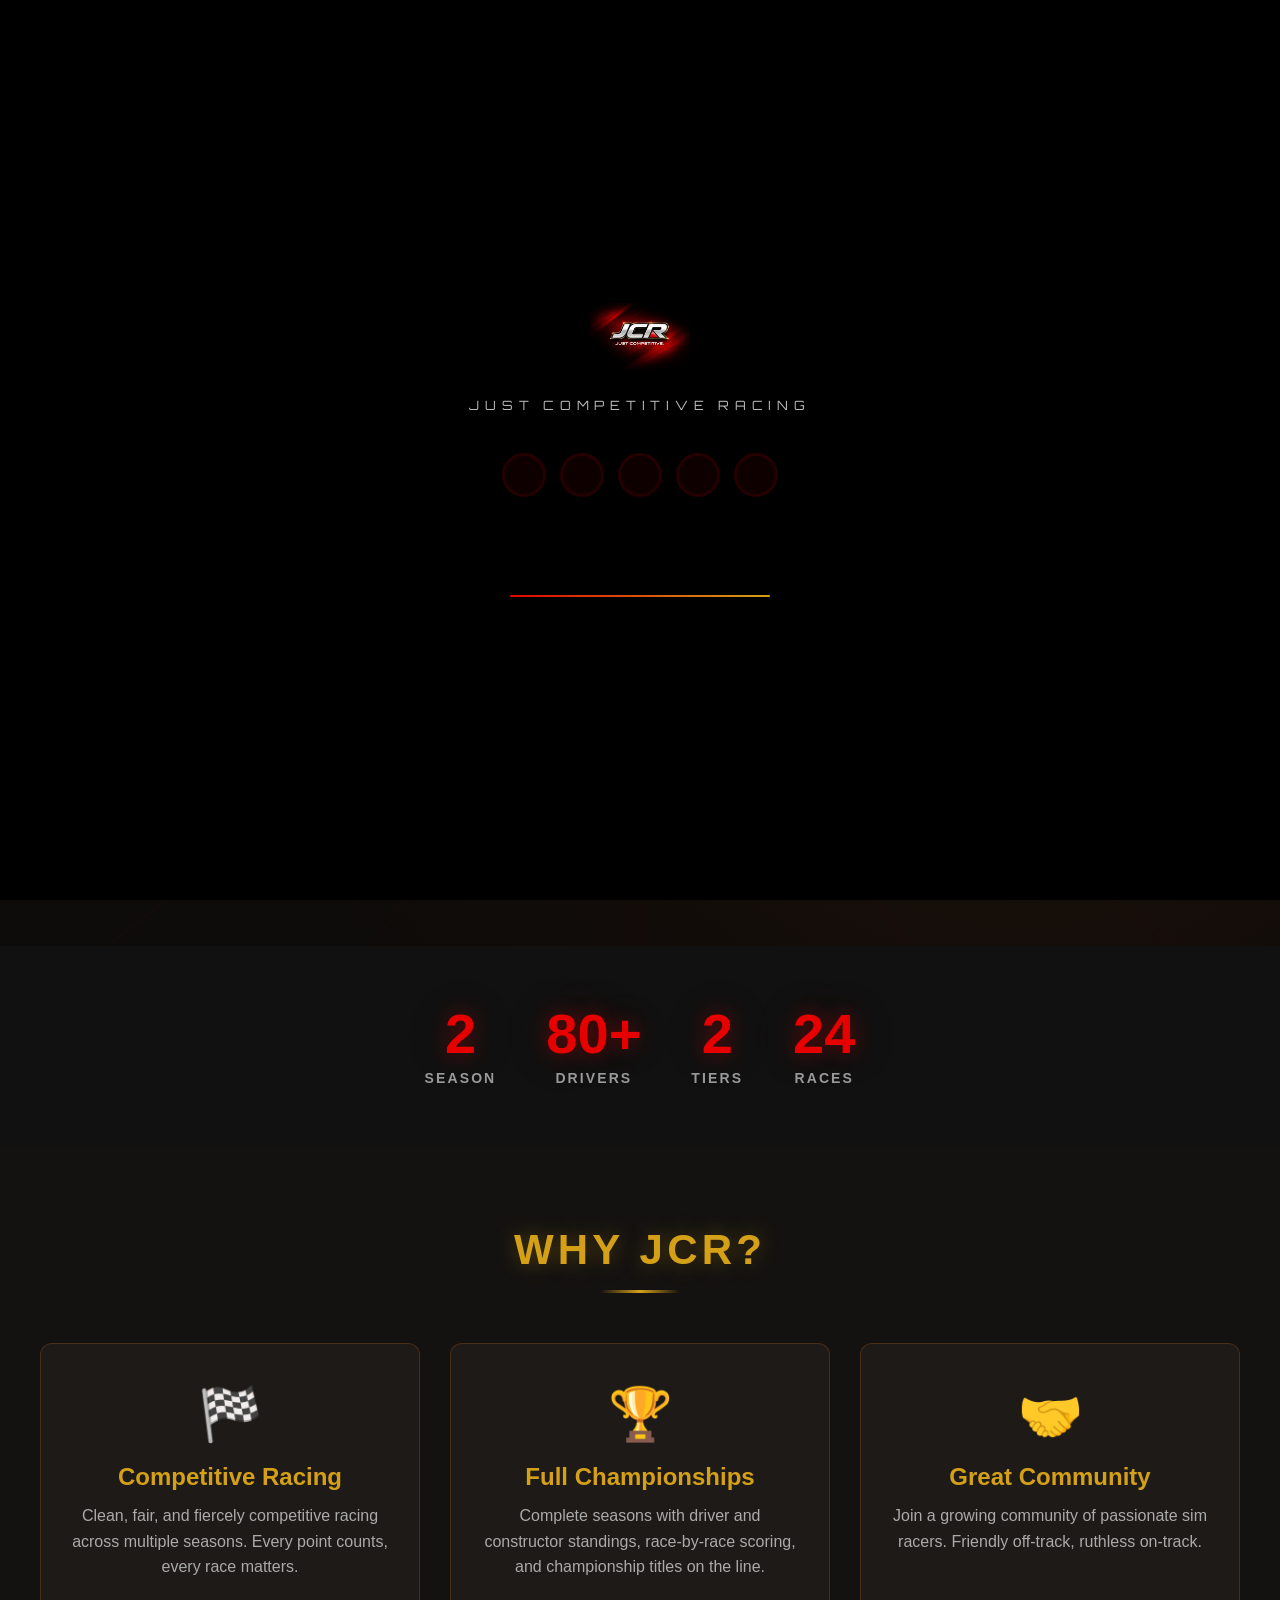
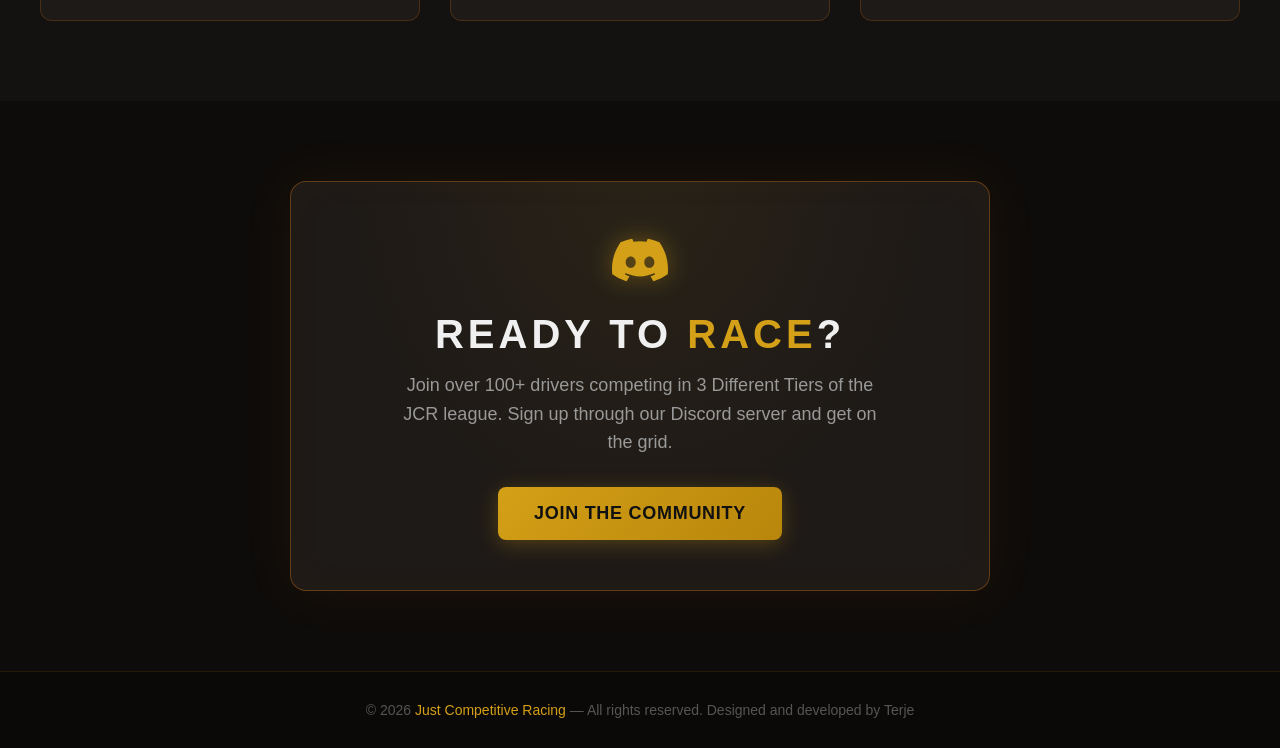
==== commit f7a4c90b: "feat: season 4 banner$" ====
--- a/index.html
+++ b/index.html
@@ -140,6 +140,92 @@
     border-radius: 1px;
   }
 
+  /* ===== SEASON 4 ANNOUNCEMENT BANNER ===== */
+  .season-banner {
+    background: linear-gradient(90deg, #0a0a0a 0%, #1a0000 40%, #1a0000 60%, #0a0a0a 100%);
+    border-bottom: 2px solid #e10600;
+    padding: 10px 20px;
+    text-align: center;
+    position: relative;
+    z-index: 100;
+    overflow: hidden;
+  }
+  .season-banner::before {
+    content: '';
+    position: absolute;
+    inset: 0;
+    background: linear-gradient(90deg, transparent, rgba(225,6,0,0.08), transparent);
+    animation: bannerShimmer 3s ease-in-out infinite;
+  }
+  @keyframes bannerShimmer {
+    0%, 100% { opacity: 0; transform: translateX(-100%); }
+    50%       { opacity: 1; transform: translateX(100%); }
+  }
+  .season-banner-inner {
+    display: inline-flex;
+    align-items: center;
+    gap: 16px;
+    flex-wrap: wrap;
+    justify-content: center;
+    position: relative;
+  }
+  .season-banner-badge {
+    background: #e10600;
+    color: #fff;
+    font-family: 'Orbitron', monospace;
+    font-size: .65rem;
+    font-weight: 700;
+    letter-spacing: .12em;
+    padding: 3px 10px;
+    border-radius: 2px;
+    text-transform: uppercase;
+    white-space: nowrap;
+    box-shadow: 0 0 12px rgba(225,6,0,0.5);
+    animation: badgePulse 2s ease-in-out infinite;
+  }
+  @keyframes badgePulse {
+    0%,100% { box-shadow: 0 0 8px rgba(225,6,0,0.45); }
+    50%      { box-shadow: 0 0 22px rgba(225,6,0,0.75); }
+  }
+  .season-banner-text {
+    font-family: 'Orbitron', monospace;
+    font-size: clamp(.7rem, 2vw, .9rem);
+    font-weight: 700;
+    color: #fff;
+    letter-spacing: .08em;
+    text-transform: uppercase;
+    white-space: nowrap;
+  }
+  .season-banner-text span {
+    color: #d4a017;
+  }
+  .season-banner-sep {
+    color: #e10600;
+    font-size: 1rem;
+    line-height: 1;
+  }
+  .season-banner-link {
+    background: linear-gradient(90deg, #d4a017, #f0c040);
+    color: #000;
+    font-family: 'Orbitron', monospace;
+    font-size: .65rem;
+    font-weight: 700;
+    letter-spacing: .1em;
+    padding: 5px 14px;
+    border-radius: 2px;
+    text-decoration: none;
+    text-transform: uppercase;
+    white-space: nowrap;
+    transition: filter .2s, transform .15s;
+  }
+  .season-banner-link:hover {
+    filter: brightness(1.15);
+    transform: scale(1.04);
+  }
+  @media (max-width: 480px) {
+    .season-banner-sep { display: none; }
+  }
+
   /* ===== HERO CANVAS BACKGROUND ===== */
   #hero-bg {
     position: absolute; inset: 0;
@@ -259,6 +345,17 @@
     </div>
   </div>
 
+  <!-- SEASON 4 ANNOUNCEMENT BANNER -->
+  <div class="season-banner">
+    <div class="season-banner-inner">
+      <span class="season-banner-badge">Coming Soon</span>
+      <span class="season-banner-text"><span>Season 4</span> is Starting Soon</span>
+      <span class="season-banner-sep">&#9646;</span>
+      <span class="season-banner-text">Signups are <span>Open</span></span>
+      <a href="https://discord.gg/jcr" target="_blank" class="season-banner-link">Sign Up Now</a>
+    </div>
+  </div>
+
   <!-- NAVBAR -->
   <nav class="navbar">
     <a href="index.html" class="nav-logo">
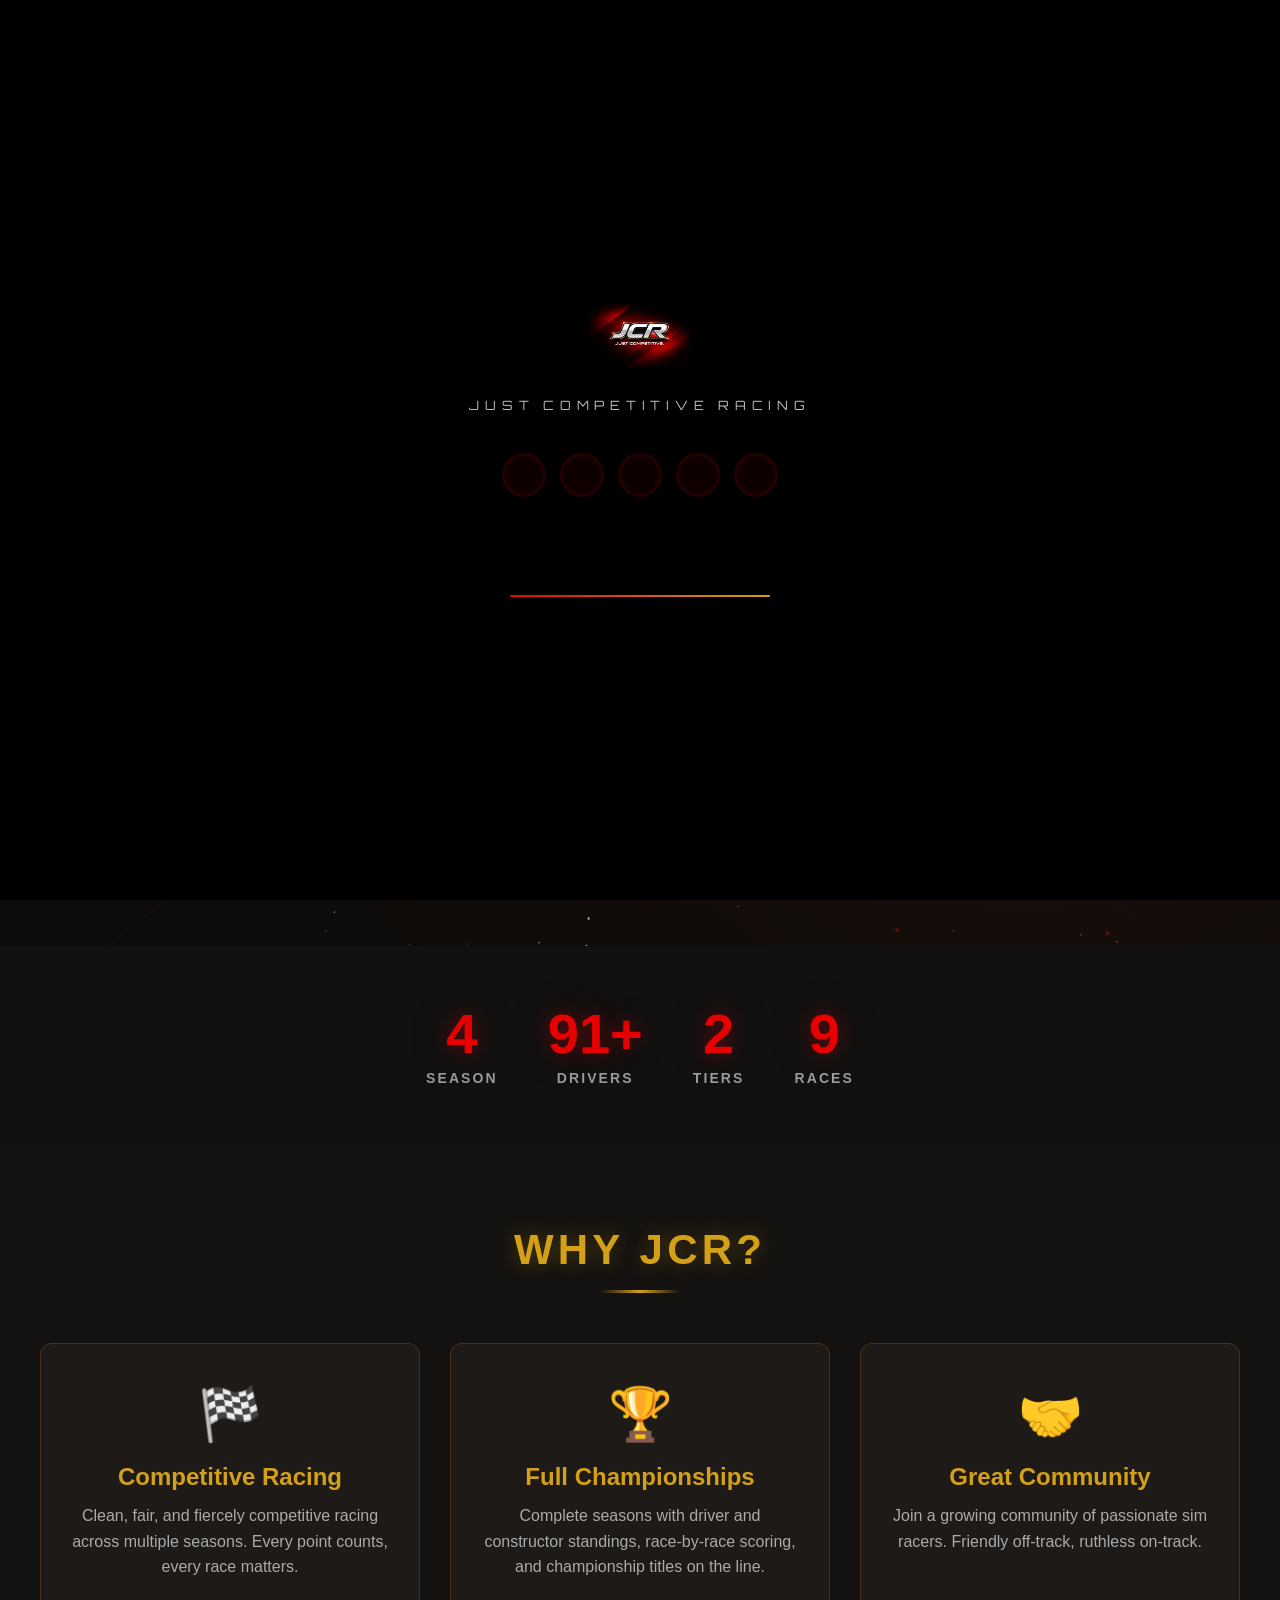
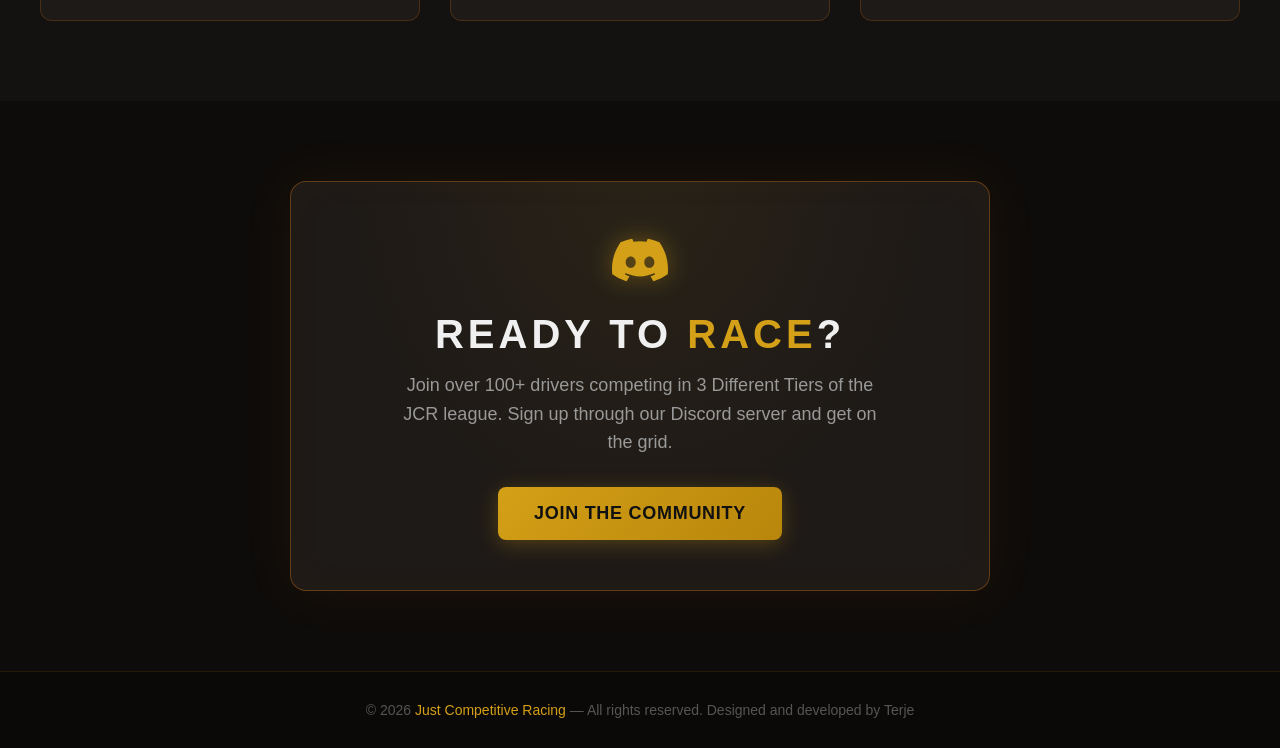
==== commit a82da782: "feat:calendar hinzugefügt" ====
--- a/index.html
+++ b/index.html
@@ -47,7 +47,7 @@
     "description": "The ultimate competitive F1 sim racing league."
   }
   </script>
-  <link rel="stylesheet" href="css/style.css?v=4">
+  <link rel="stylesheet" href="css/style.css?v=5">
   <link rel="preconnect" href="https://fonts.googleapis.com">
   <link href="https://fonts.googleapis.com/css2?family=Orbitron:wght@700;900&display=swap" rel="stylesheet">
   <meta name="google-site-verification" content="iIf2wIUuzDFbnxBmsTOsxikL3sfM2sfzdrACK39GhC8" />
@@ -348,11 +348,11 @@
   <!-- SEASON 4 ANNOUNCEMENT BANNER -->
   <div class="season-banner">
     <div class="season-banner-inner">
-      <span class="season-banner-badge">Coming Soon</span>
-      <span class="season-banner-text"><span>Season 4</span> is Starting Soon</span>
+      <span class="season-banner-badge">Live Now</span>
+      <span class="season-banner-text"><span>Season 4</span> is Underway</span>
       <span class="season-banner-sep">&#9646;</span>
-      <span class="season-banner-text">Signups are <span>Open</span></span>
-      <a href="https://discord.gg/jcr" target="_blank" class="season-banner-link">Sign Up Now</a>
+      <span class="season-banner-text">Round <span>2 / 10</span> Complete</span>
+      <a href="calendar.html" class="season-banner-link">View Calendar</a>
     </div>
   </div>
 
@@ -363,10 +363,10 @@
     </a>
     <div class="nav-center">
       <a href="index.html" class="active">Home</a>
-     <a href="about.html">About</a>
+      <a href="about.html">About</a>
       <a href="contact.html">Contact</a>
       <a href="staff.html">Staff</a>
-      
+      <a href="calendar.html">Calendar</a>
     </div>
     <div class="nav-right">
       <div class="nav-socials">
@@ -405,7 +405,7 @@
     <section class="home-stats section-dark">
       <div class="home-stats-grid">
         <div class="home-stat">
-          <span class="home-stat-number" data-target="3">0</span>
+          <span class="home-stat-number" data-target="4">0</span>
           <span class="home-stat-label">Season</span>
         </div>
         <div class="home-stat">
@@ -413,11 +413,11 @@
           <span class="home-stat-label">Drivers</span>
         </div>
         <div class="home-stat">
-          <span class="home-stat-number" data-target="3">0</span>
+          <span class="home-stat-number" data-target="2">0</span>
           <span class="home-stat-label">Tiers</span>
         </div>
         <div class="home-stat">
-          <span class="home-stat-number" data-target="30">0</span>
+          <span class="home-stat-number" data-target="10">0</span>
           <span class="home-stat-label">Races</span>
         </div>
       </div>
--- a/css/style.css
+++ b/css/style.css
@@ -1207,6 +1207,201 @@
   .standings-table .teamlogo { width: 14px; height: 14px; margin-right: 2px; }
 }
 
+/* ===== CALENDAR PAGE ===== */
+.cal-page {
+  padding: 50px 40px 80px;
+}
+
+.cal-tabs {
+  display: flex;
+  gap: 10px;
+  justify-content: center;
+  margin-bottom: 36px;
+}
+
+.cal-tab {
+  font-family: 'Orbitron', monospace;
+  font-size: 13px;
+  font-weight: 700;
+  letter-spacing: 0.12em;
+  padding: 12px 40px;
+  border-radius: 6px;
+  border: 2px solid rgba(225,6,0,0.35);
+  background: transparent;
+  color: #888;
+  cursor: pointer;
+  text-transform: uppercase;
+  transition: background 0.2s, border-color 0.2s, color 0.2s, box-shadow 0.2s;
+}
+
+.cal-tab:hover {
+  border-color: #e10600;
+  color: #e10600;
+}
+
+.cal-tab.active {
+  background: #e10600;
+  border-color: #e10600;
+  color: #fff;
+  box-shadow: 0 0 24px rgba(225,6,0,0.45);
+}
+
+.cal-grid {
+  display: grid;
+  grid-template-columns: 1fr 1fr;
+  gap: 14px;
+  max-width: 860px;
+  margin: 0 auto;
+}
+
+.cal-card {
+  background: #fff;
+  border-radius: 10px;
+  display: flex;
+  align-items: stretch;
+  overflow: hidden;
+  box-shadow: 0 4px 18px rgba(0,0,0,0.35);
+  transition: transform 0.2s, box-shadow 0.2s;
+  min-height: 86px;
+}
+
+.cal-card:hover {
+  transform: translateY(-3px);
+  box-shadow: 0 8px 28px rgba(0,0,0,0.5);
+}
+
+.cal-badge {
+  background: #e10600;
+  color: #fff;
+  font-family: 'Orbitron', monospace;
+  font-weight: 700;
+  display: flex;
+  flex-direction: column;
+  align-items: center;
+  justify-content: center;
+  min-width: 52px;
+  padding: 0 10px;
+  flex-shrink: 0;
+}
+
+.cal-badge .badge-r {
+  font-size: 9px;
+  letter-spacing: 0.1em;
+  opacity: 0.75;
+  line-height: 1;
+}
+
+.cal-badge .badge-num {
+  font-size: 22px;
+  line-height: 1.1;
+  font-weight: 900;
+}
+
+.cal-info {
+  padding: 14px 16px;
+  flex: 1;
+  display: flex;
+  flex-direction: column;
+  justify-content: center;
+  gap: 4px;
+  min-width: 0;
+}
+
+.cal-top-row {
+  display: flex;
+  align-items: center;
+  gap: 7px;
+  flex-wrap: wrap;
+}
+
+.cal-flag { font-size: 18px; line-height: 1; }
+
+.cal-date {
+  font-size: 12px;
+  color: #555;
+  font-weight: 600;
+  text-transform: uppercase;
+  letter-spacing: 0.08em;
+  flex: 1;
+}
+
+.cal-country {
+  font-size: 11px;
+  color: #e10600;
+  font-weight: 700;
+  text-transform: uppercase;
+  letter-spacing: 0.12em;
+  line-height: 1;
+}
+
+.cal-circuit {
+  font-size: 17px;
+  color: #111;
+  font-weight: 800;
+  line-height: 1.2;
+  white-space: nowrap;
+  overflow: hidden;
+  text-overflow: ellipsis;
+}
+
+.cal-sprint-badge {
+  background: #e10600;
+  color: #fff;
+  font-size: 8px;
+  font-weight: 700;
+  letter-spacing: 0.12em;
+  padding: 3px 7px;
+  border-radius: 2px;
+  text-transform: uppercase;
+  font-family: 'Orbitron', monospace;
+  white-space: nowrap;
+}
+
+.cal-done-mark {
+  color: #27ae60;
+  font-weight: 700;
+  font-size: 14px;
+  margin-left: auto;
+}
+
+.cal-card.completed .cal-badge {
+  background: #777;
+}
+
+.cal-card.completed {
+  opacity: 0.55;
+}
+
+.cal-legend {
+  display: flex;
+  align-items: center;
+  justify-content: center;
+  gap: 24px;
+  margin-top: 28px;
+  flex-wrap: wrap;
+}
+
+.cal-legend-item {
+  display: flex;
+  align-items: center;
+  gap: 7px;
+  font-size: 13px;
+  color: #777;
+  text-transform: uppercase;
+  letter-spacing: 0.08em;
+  font-weight: 600;
+}
+
+.cal-legend-dot {
+  width: 10px;
+  height: 10px;
+  border-radius: 50%;
+  flex-shrink: 0;
+}
+
+.cal-legend-dot.done     { background: #777; }
+.cal-legend-dot.upcoming { background: #e10600; }
+
 /* ===== HOME STATS ===== */
 .home-stats {
   padding: 60px 20px;
@@ -1247,3 +1442,18 @@
   .home-stat-number { font-size: 40px; }
   .home-stat-label { font-size: 12px; }
 }
+
+/* ===== CALENDAR RESPONSIVE ===== */
+@media (max-width: 900px) {
+  .cal-page { padding: 30px 20px 60px; }
+  .cal-grid { grid-template-columns: 1fr; max-width: 480px; }
+  .cal-tab { font-size: 11px; padding: 10px 28px; }
+}
+
+@media (max-width: 480px) {
+  .cal-badge { min-width: 44px; }
+  .cal-badge .badge-num { font-size: 18px; }
+  .cal-circuit { font-size: 15px; white-space: normal; }
+  .cal-info { padding: 12px 12px; }
+  .cal-legend { gap: 16px; }
+}
